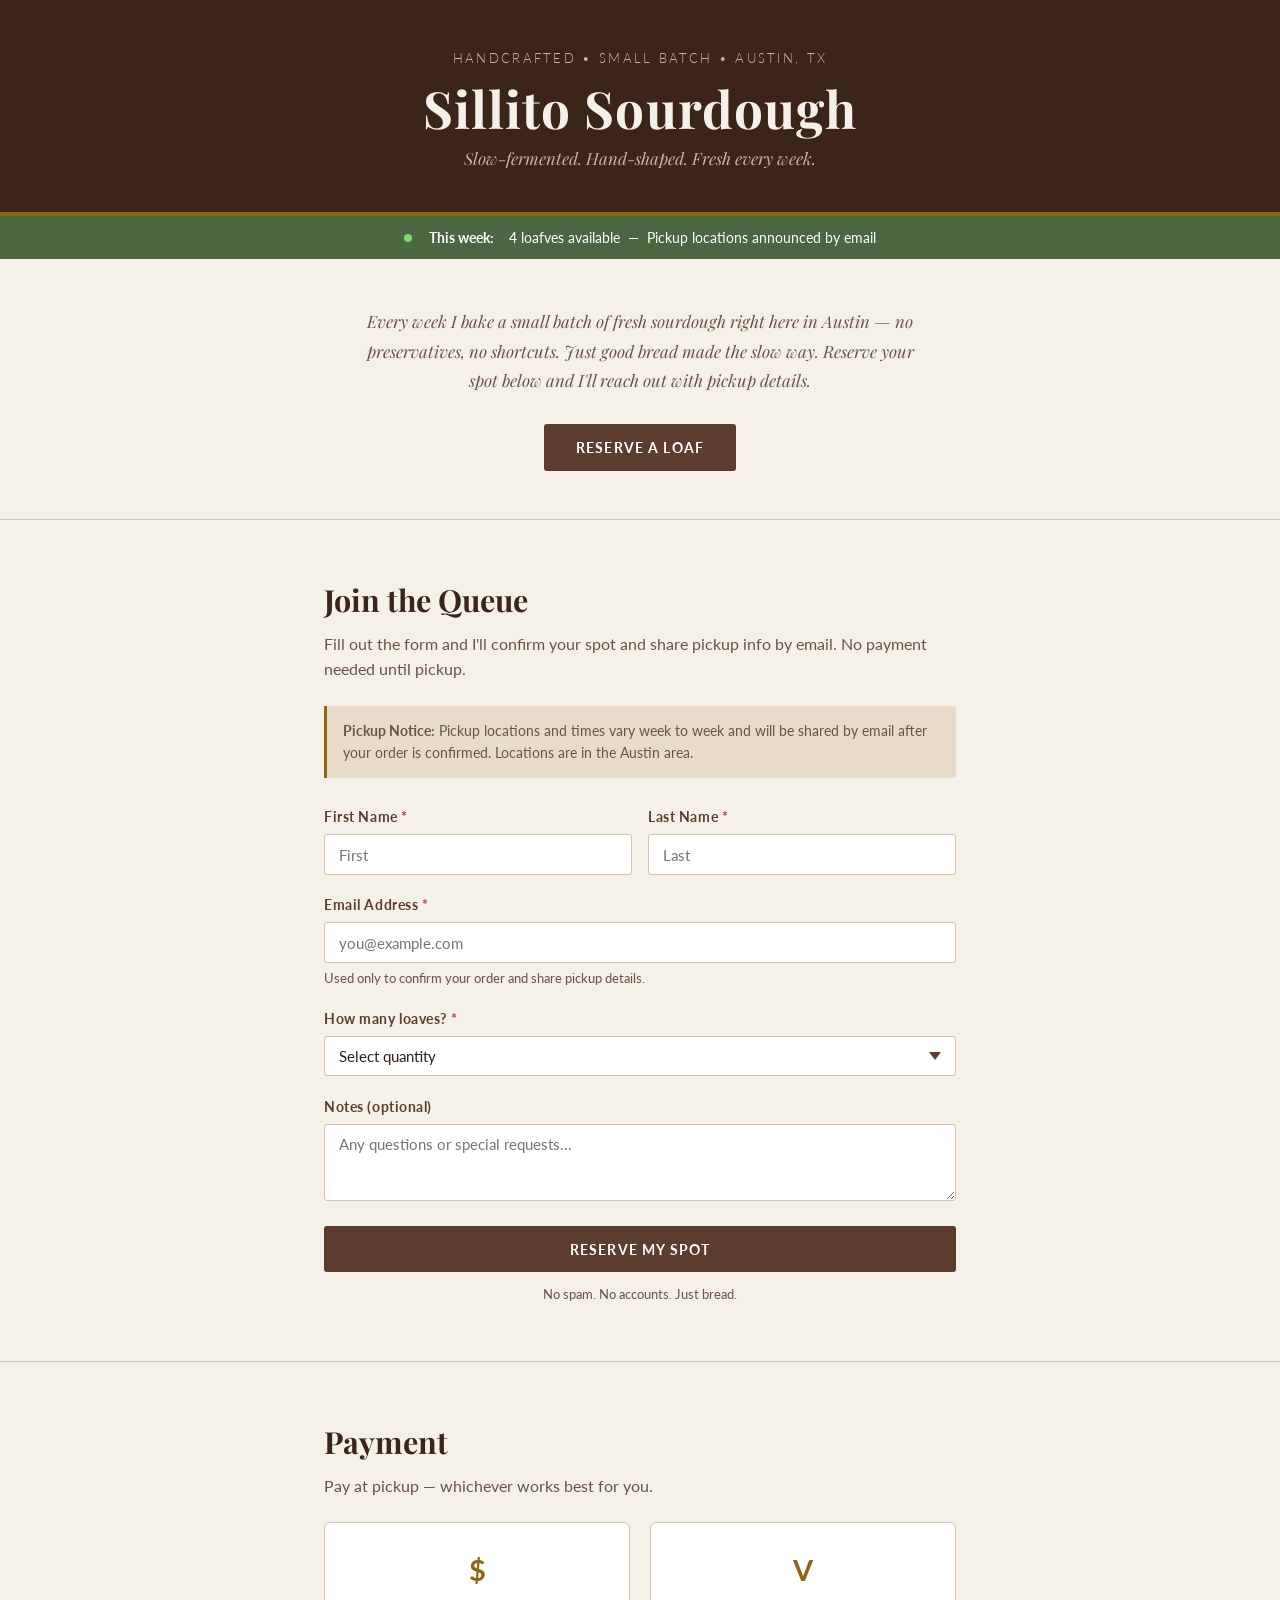
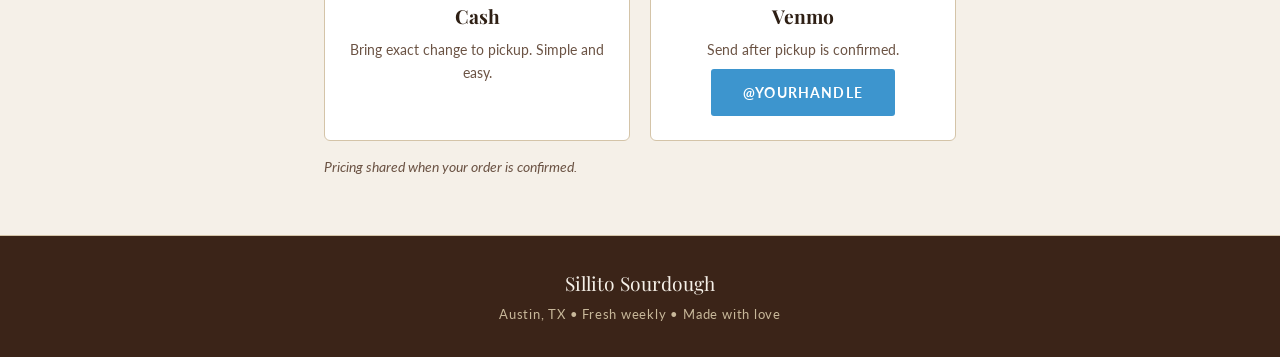
==== index.html @ c73a8530 "Initial commit - Sillito Sourdough landing page" ====
<!DOCTYPE html>
<html lang="en">
<head>
  <meta charset="UTF-8" />
  <meta name="viewport" content="width=device-width, initial-scale=1.0" />
  <title>Sillito Sourdough</title>
  <link rel="preconnect" href="https://fonts.googleapis.com" />
  <link rel="preconnect" href="https://fonts.gstatic.com" crossorigin />
  <link href="https://fonts.googleapis.com/css2?family=Playfair+Display:ital,wght@0,400;0,700;1,400&family=Lato:wght@300;400;700&display=swap" rel="stylesheet" />
  <link rel="stylesheet" href="styles.css" />
</head>
<body>

  <header>
    <div class="container">
      <p class="header-label">Handcrafted &bull; Small Batch &bull; Austin, TX</p>
      <h1>Sillito Sourdough</h1>
      <p class="tagline">Slow-fermented. Hand-shaped. Fresh every week.</p>
    </div>
  </header>

  <div class="availability-bar">
    <div class="container">
      <span class="avail-dot"></span>
      <strong>This week:</strong>&nbsp; 4 loaves available &nbsp;&mdash;&nbsp; Pickup locations announced by email
    </div>
  </div>

  <section class="hero">
    <div class="container">
      <p>Every week I bake a small batch of fresh sourdough right here in Austin &mdash; no preservatives, no shortcuts. Just good bread made the slow way. Reserve your spot below and I'll reach out with pickup details.</p>
      <a href="#order" class="btn">Reserve a Loaf</a>
    </div>
  </section>

  <section id="order" class="order-section">
    <div class="container">
      <h2>Join the Queue</h2>
      <p class="section-desc">Fill out the form and I'll confirm your spot and share pickup info by email. No payment needed until pickup.</p>

      <div class="notice">
        <strong>Pickup Notice:</strong> Pickup locations and times vary week to week and will be shared by email after your order is confirmed. Locations are in the Austin area.
      </div>

      <form id="order-form" action="https://formspree.io/f/xlgaywdr" method="POST">
        <input type="hidden" name="_subject" value="New Sourdough Order - Sillito Sourdough" />

        <div class="form-row">
          <div class="form-group">
            <label for="first-name">First Name <span class="req">*</span></label>
            <input type="text" id="first-name" name="first_name" placeholder="First" required />
          </div>
          <div class="form-group">
            <label for="last-name">Last Name <span class="req">*</span></label>
            <input type="text" id="last-name" name="last_name" placeholder="Last" required />
          </div>
        </div>

        <div class="form-group">
          <label for="email">Email Address <span class="req">*</span></label>
          <input type="email" id="email" name="email" placeholder="you@example.com" required />
          <small>Used only to confirm your order and share pickup details.</small>
        </div>

        <div class="form-group">
          <label for="loaves">How many loaves? <span class="req">*</span></label>
          <select id="loaves" name="loaves" required>
            <option value="" disabled selected>Select quantity</option>
            <option value="1">1 loaf</option>
            <option value="2">2 loaves</option>
            <option value="3">3 loaves</option>
            <option value="4">4 loaves (whole batch)</option>
          </select>
        </div>

        <div class="form-group">
          <label for="notes">Notes (optional)</label>
          <textarea id="notes" name="notes" placeholder="Any questions or special requests..." rows="3"></textarea>
        </div>

        <button type="submit" class="btn btn-full" id="submit-btn">Reserve My Spot</button>
        <p class="form-note">No spam. No accounts. Just bread.</p>
      </form>

      <div id="success-msg" class="success-msg" style="display:none;">
        <h3>You're in the queue!</h3>
        <p>I'll email you soon with pickup details. Thanks for supporting Sillito Sourdough!</p>
      </div>
    </div>
  </section>

  <section class="payment-section">
    <div class="container">
      <h2>Payment</h2>
      <p class="section-desc">Pay at pickup &mdash; whichever works best for you.</p>
      <div class="payment-grid">
        <div class="payment-card">
          <div class="pay-icon">$</div>
          <h3>Cash</h3>
          <p>Bring exact change to pickup. Simple and easy.</p>
        </div>
        <div class="payment-card">
          <div class="pay-icon">V</div>
          <h3>Venmo</h3>
          <p>Send after pickup is confirmed.</p>
          <a href="https://venmo.com/YOUR_VENMO_HANDLE" target="_blank" rel="noopener" class="btn btn-venmo">@YourHandle</a>
        </div>
      </div>
      <p class="price-note">Pricing shared when your order is confirmed.</p>
    </div>
  </section>

  <footer>
    <div class="container">
      <p class="footer-name">Sillito Sourdough</p>
      <p class="footer-sub">Austin, TX &bull; Fresh weekly &bull; Made with love</p>
    </div>
  </footer>

  <script src="script.js"></script>
</body>
</html>
---- styles.css ----
*, *::before, *::after {
  box-sizing: border-box;
  margin: 0;
  padding: 0;
}

:root {
  --cream: #f5f0e8;
  --wheat: #e8dcc8;
  --brown: #5c3d2e;
  --brown-light: #7a5c4a;
  --brown-dark: #3b2418;
  --accent: #8b6914;
  --text: #2e1f14;
  --text-muted: #6b5344;
  --green: #4a6741;
  --border: #d4c4a8;
}

html {
  scroll-behavior: smooth;
}

body {
  font-family: 'Lato', sans-serif;
  background: var(--cream);
  color: var(--text);
  font-size: 16px;
  line-height: 1.6;
}

.container {
  max-width: 680px;
  margin: 0 auto;
  padding: 0 1.5rem;
}

/* ── Header ── */
header {
  background: var(--brown-dark);
  color: var(--cream);
  text-align: center;
  padding: 3rem 1.5rem 2.5rem;
  border-bottom: 4px solid var(--accent);
}

.header-label {
  font-family: 'Lato', sans-serif;
  font-weight: 300;
  font-size: 0.8rem;
  letter-spacing: 0.18em;
  text-transform: uppercase;
  color: #c8b89a;
  margin-bottom: 0.75rem;
}

header h1 {
  font-family: 'Playfair Display', serif;
  font-size: clamp(2.2rem, 6vw, 3.2rem);
  font-weight: 700;
  letter-spacing: 0.02em;
  line-height: 1.1;
  margin-bottom: 0.5rem;
}

.tagline {
  font-family: 'Playfair Display', serif;
  font-style: italic;
  font-size: 1.05rem;
  color: #c8b89a;
}

/* ── Availability Bar ── */
.availability-bar {
  background: var(--green);
  color: #fff;
  font-size: 0.9rem;
  padding: 0.65rem 1.5rem;
  text-align: center;
}

.availability-bar .container {
  display: flex;
  align-items: center;
  justify-content: center;
  gap: 0.4rem;
  flex-wrap: wrap;
}

.avail-dot {
  display: inline-block;
  width: 8px;
  height: 8px;
  background: #7ddb6a;
  border-radius: 50%;
  animation: pulse 2s infinite;
}

@keyframes pulse {
  0%, 100% { opacity: 1; }
  50% { opacity: 0.4; }
}

/* ── Hero ── */
.hero {
  padding: 3rem 1.5rem;
  text-align: center;
  border-bottom: 1px solid var(--border);
}

.hero p {
  font-size: 1.05rem;
  color: var(--text-muted);
  max-width: 560px;
  margin: 0 auto 1.75rem;
  font-family: 'Playfair Display', serif;
  font-style: italic;
  line-height: 1.75;
}

/* ── Buttons ── */
.btn {
  display: inline-block;
  background: var(--brown);
  color: #fff;
  text-decoration: none;
  font-family: 'Lato', sans-serif;
  font-weight: 700;
  font-size: 0.9rem;
  letter-spacing: 0.08em;
  text-transform: uppercase;
  padding: 0.75rem 2rem;
  border-radius: 3px;
  border: none;
  cursor: pointer;
  transition: background 0.2s;
}

.btn:hover {
  background: var(--brown-dark);
}

.btn-full {
  width: 100%;
  text-align: center;
  padding: 0.9rem;
}

.btn-venmo {
  background: #3d95ce;
  margin-top: 0.5rem;
}

.btn-venmo:hover {
  background: #2d7ab0;
}

/* ── Order Section ── */
.order-section {
  padding: 3.5rem 1.5rem;
  border-bottom: 1px solid var(--border);
}

.order-section h2,
.payment-section h2 {
  font-family: 'Playfair Display', serif;
  font-size: 1.9rem;
  margin-bottom: 0.4rem;
  color: var(--brown-dark);
}

.section-desc {
  color: var(--text-muted);
  margin-bottom: 1.5rem;
}

.notice {
  background: var(--wheat);
  border-left: 3px solid var(--accent);
  padding: 0.85rem 1rem;
  font-size: 0.88rem;
  color: var(--text-muted);
  border-radius: 0 3px 3px 0;
  margin-bottom: 1.75rem;
}

/* ── Form ── */
.form-row {
  display: grid;
  grid-template-columns: 1fr 1fr;
  gap: 1rem;
}

.form-group {
  margin-bottom: 1.2rem;
}

label {
  display: block;
  font-size: 0.88rem;
  font-weight: 700;
  letter-spacing: 0.04em;
  margin-bottom: 0.35rem;
  color: var(--brown);
}

.req {
  color: #b84040;
}

input[type="text"],
input[type="email"],
select,
textarea {
  width: 100%;
  padding: 0.65rem 0.85rem;
  border: 1px solid var(--border);
  border-radius: 3px;
  background: #fff;
  font-family: 'Lato', sans-serif;
  font-size: 0.95rem;
  color: var(--text);
  transition: border-color 0.15s;
  appearance: none;
}

input:focus,
select:focus,
textarea:focus {
  outline: none;
  border-color: var(--brown-light);
  box-shadow: 0 0 0 3px rgba(92, 61, 46, 0.1);
}

select {
  background-image: url("data:image/svg+xml,%3Csvg xmlns='http://www.w3.org/2000/svg' width='12' height='8' viewBox='0 0 12 8'%3E%3Cpath fill='%235c3d2e' d='M6 8L0 0h12z'/%3E%3C/svg%3E");
  background-repeat: no-repeat;
  background-position: right 0.85rem center;
  padding-right: 2.5rem;
}

small {
  display: block;
  font-size: 0.8rem;
  color: var(--text-muted);
  margin-top: 0.3rem;
}

.form-note {
  text-align: center;
  font-size: 0.8rem;
  color: var(--text-muted);
  margin-top: 0.75rem;
}

/* ── Success Message ── */
.success-msg {
  background: #eaf5e8;
  border: 1px solid #7dbb72;
  border-radius: 4px;
  padding: 2rem;
  text-align: center;
  margin-top: 1.5rem;
}

.success-msg h3 {
  font-family: 'Playfair Display', serif;
  font-size: 1.5rem;
  color: var(--green);
  margin-bottom: 0.5rem;
}

/* ── Payment Section ── */
.payment-section {
  padding: 3.5rem 1.5rem;
  border-bottom: 1px solid var(--border);
}

.payment-grid {
  display: grid;
  grid-template-columns: 1fr 1fr;
  gap: 1.25rem;
  margin: 1.5rem 0 1rem;
}

.payment-card {
  background: #fff;
  border: 1px solid var(--border);
  border-radius: 6px;
  padding: 1.5rem 1.25rem;
  text-align: center;
}

.pay-icon {
  font-size: 1.8rem;
  font-weight: 700;
  color: var(--accent);
  margin-bottom: 0.5rem;
}

.payment-card h3 {
  font-family: 'Playfair Display', serif;
  font-size: 1.2rem;
  margin-bottom: 0.4rem;
}

.payment-card p {
  font-size: 0.9rem;
  color: var(--text-muted);
}

.price-note {
  font-size: 0.85rem;
  color: var(--text-muted);
  font-style: italic;
}

/* ── Footer ── */
footer {
  background: var(--brown-dark);
  color: #c8b89a;
  text-align: center;
  padding: 2rem 1.5rem;
}

.footer-name {
  font-family: 'Playfair Display', serif;
  font-size: 1.2rem;
  color: var(--cream);
  margin-bottom: 0.3rem;
}

.footer-sub {
  font-size: 0.82rem;
  letter-spacing: 0.06em;
}

/* ── Responsive ── */
@media (max-width: 500px) {
  .form-row {
    grid-template-columns: 1fr;
  }

  .payment-grid {
    grid-template-columns: 1fr;
  }
}
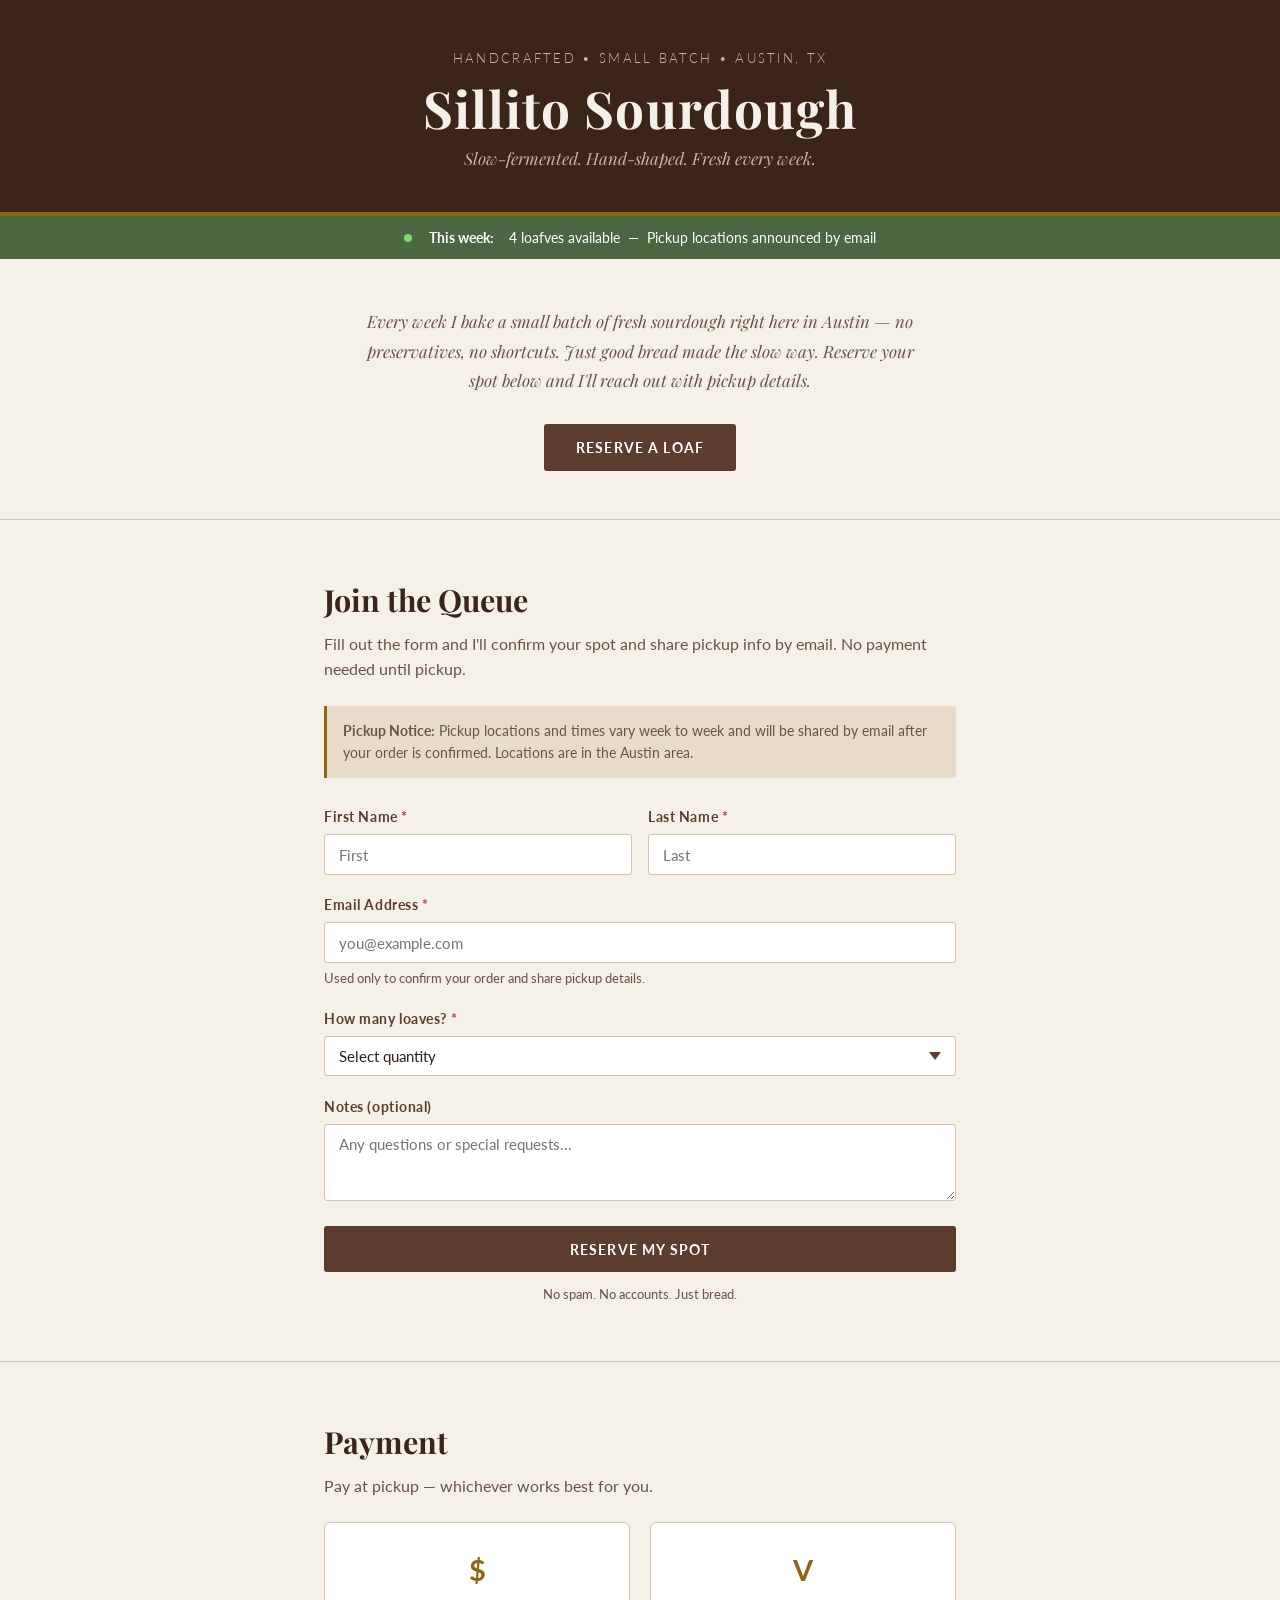
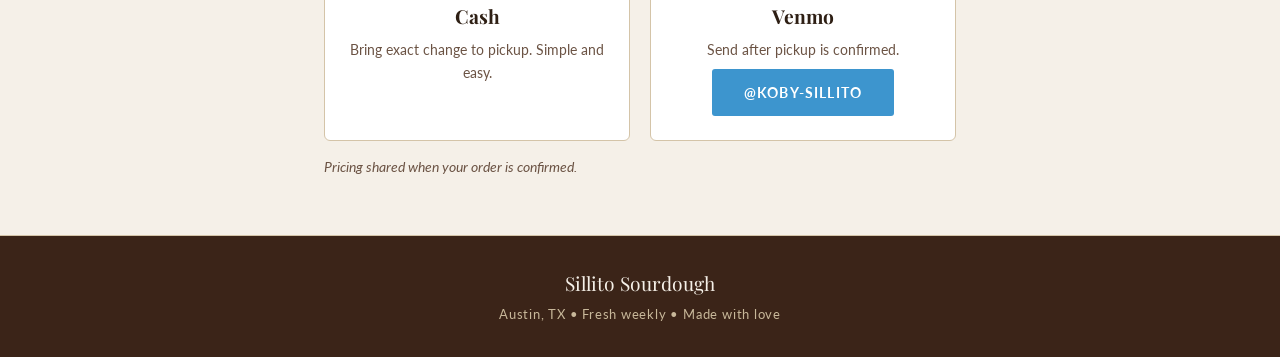
==== commit 5f56cef4: "added venmo" ====
--- a/index.html
+++ b/index.html
@@ -103,7 +103,7 @@
           <div class="pay-icon">V</div>
           <h3>Venmo</h3>
           <p>Send after pickup is confirmed.</p>
-          <a href="https://venmo.com/YOUR_VENMO_HANDLE" target="_blank" rel="noopener" class="btn btn-venmo">@YourHandle</a>
+          <a href="https://venmo.com/koby-sillito" target="_blank" rel="noopener" class="btn btn-venmo">@Koby-Sillito</a>
         </div>
       </div>
       <p class="price-note">Pricing shared when your order is confirmed.</p>
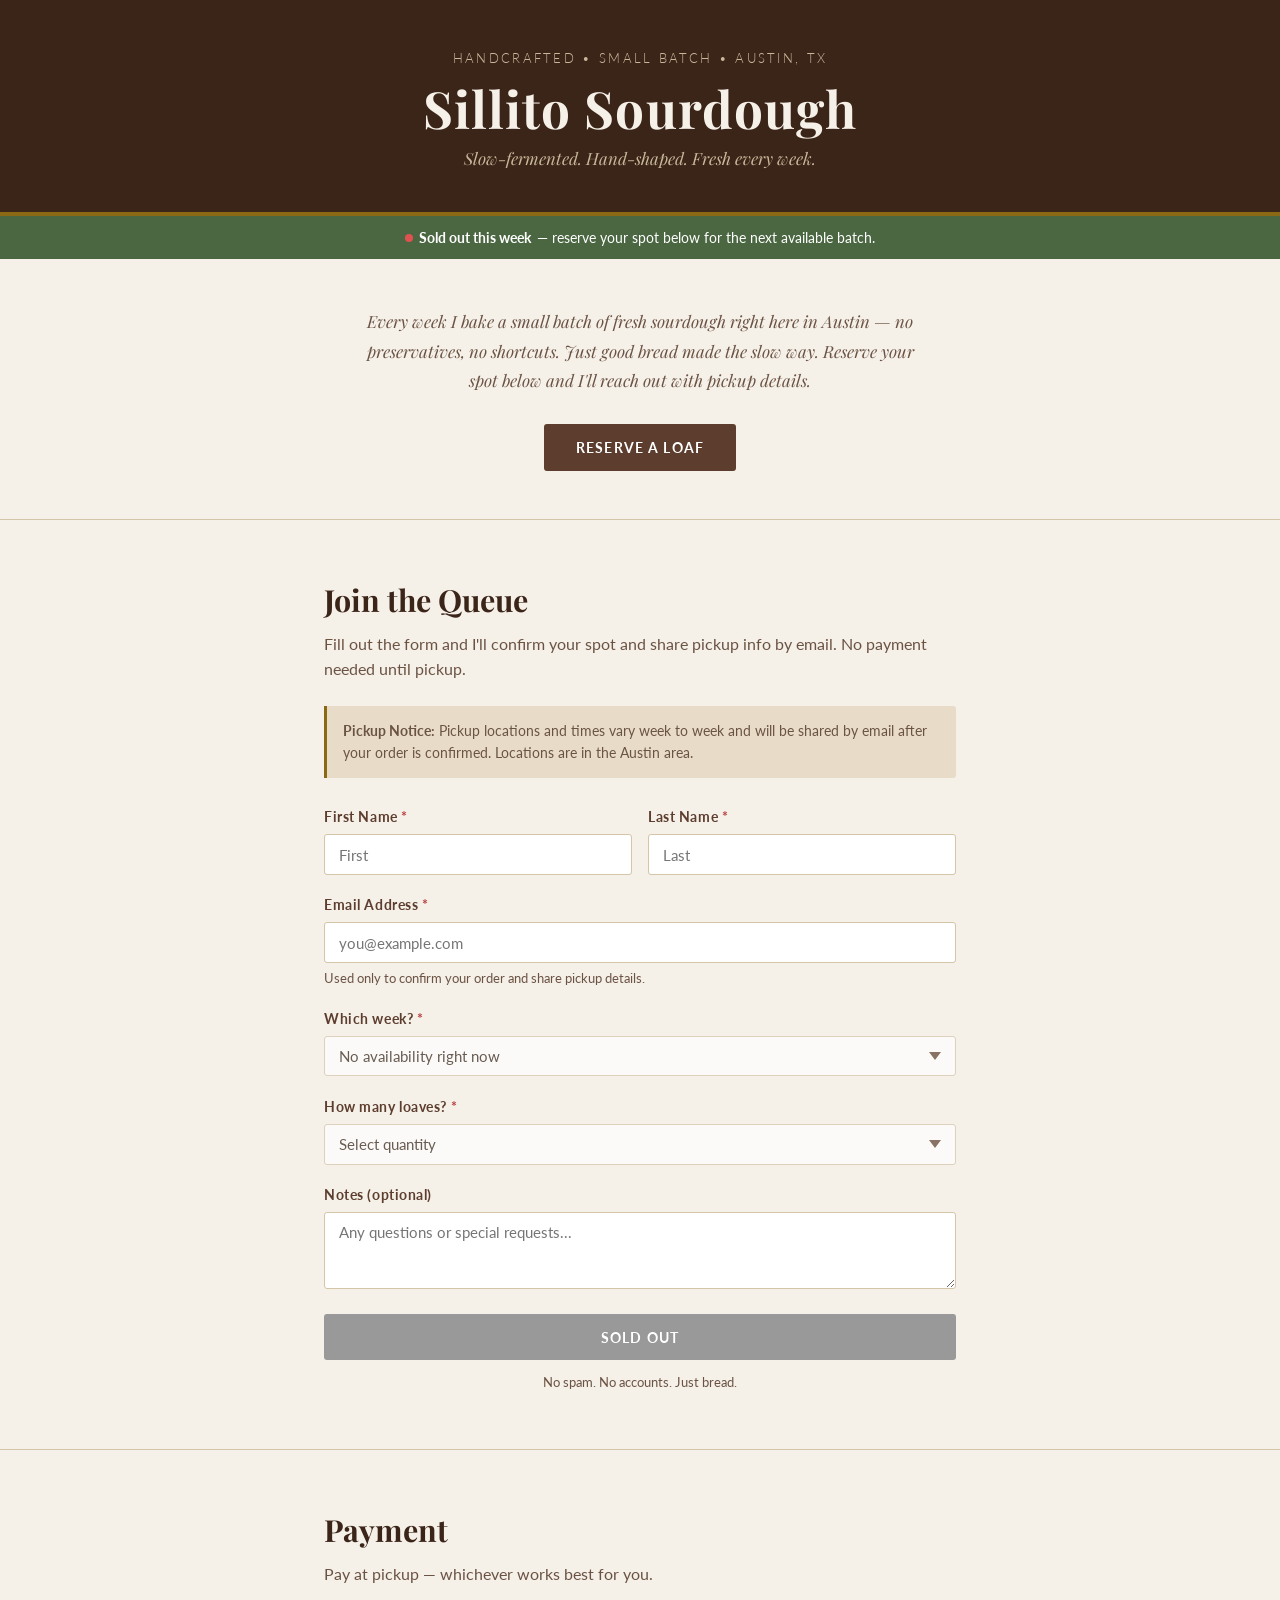
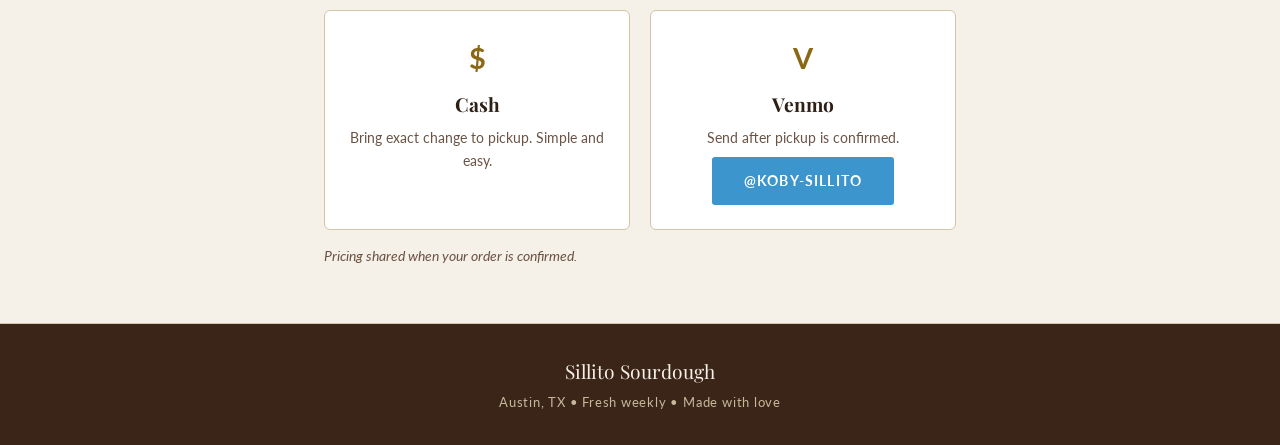
==== commit a4547db2: "Add admin panel, weekly scheduling, and KV-backed availability API" ====
--- a/index.html
+++ b/index.html
@@ -20,9 +20,9 @@
   </header>
 
   <div class="availability-bar">
-    <div class="container">
+    <div class="container" id="avail-bar-content">
       <span class="avail-dot"></span>
-      <strong>This week:</strong>&nbsp; 4 loaves available &nbsp;&mdash;&nbsp; Pickup locations announced by email
+      <strong>Loading...</strong>
     </div>
   </div>
 
@@ -60,6 +60,13 @@
           <label for="email">Email Address <span class="req">*</span></label>
           <input type="email" id="email" name="email" placeholder="you@example.com" required />
           <small>Used only to confirm your order and share pickup details.</small>
+        </div>
+
+        <div class="form-group">
+          <label for="week">Which week? <span class="req">*</span></label>
+          <select id="week" name="week" required>
+            <option value="" disabled selected>Loading availability...</option>
+          </select>
         </div>
 
         <div class="form-group">
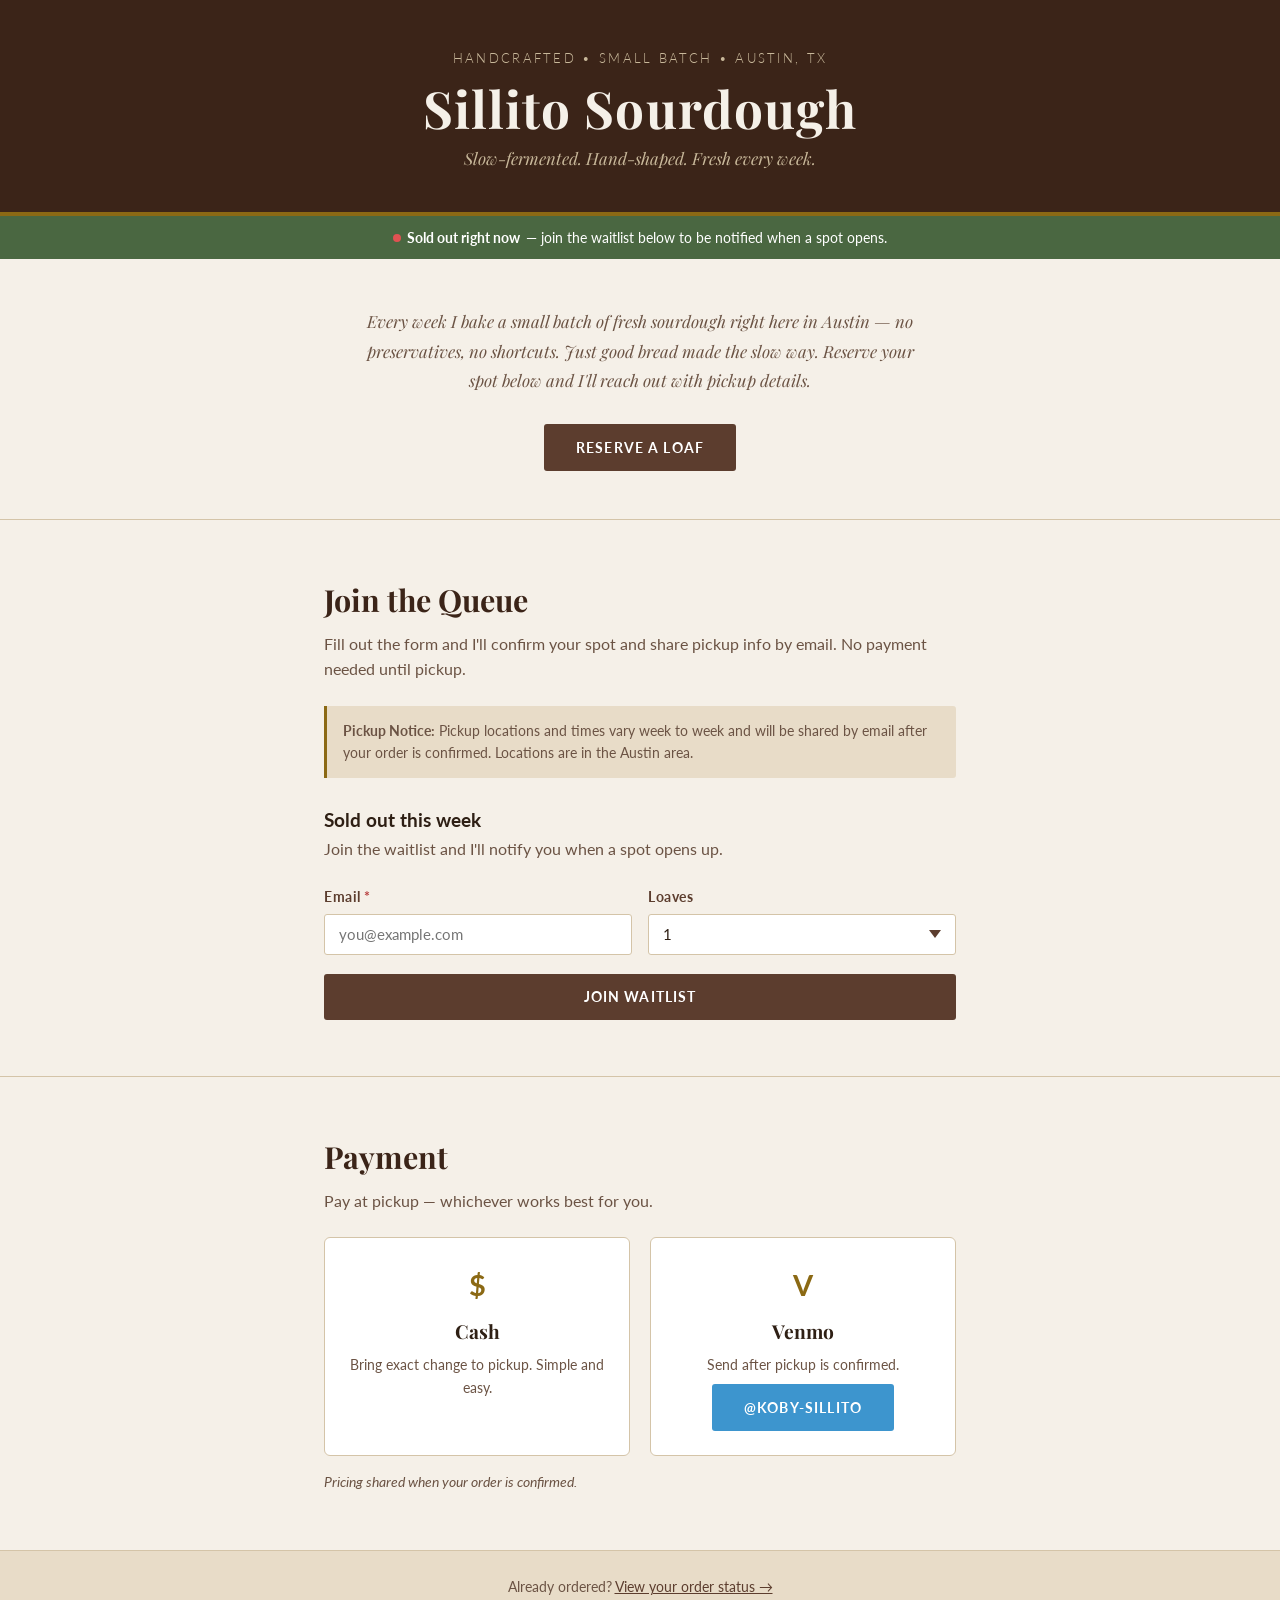
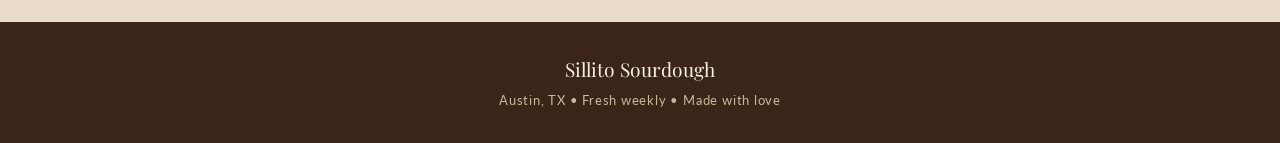
==== commit 06844dc9: "Full backend: Supabase DB, email/SMS, admin dashboard, customer portal, waitlist" ====
--- a/index.html
+++ b/index.html
@@ -3,7 +3,7 @@
 <head>
   <meta charset="UTF-8" />
   <meta name="viewport" content="width=device-width, initial-scale=1.0" />
-  <title>Sillito Sourdough</title>
+  <title>Sillito Sourdough — Fresh Austin Bread</title>
   <link rel="preconnect" href="https://fonts.googleapis.com" />
   <link rel="preconnect" href="https://fonts.gstatic.com" crossorigin />
   <link href="https://fonts.googleapis.com/css2?family=Playfair+Display:ital,wght@0,400;0,700;1,400&family=Lato:wght@300;400;700&display=swap" rel="stylesheet" />
@@ -42,24 +42,28 @@
         <strong>Pickup Notice:</strong> Pickup locations and times vary week to week and will be shared by email after your order is confirmed. Locations are in the Austin area.
       </div>
 
-      <form id="order-form" action="https://formspree.io/f/xlgaywdr" method="POST">
-        <input type="hidden" name="_subject" value="New Sourdough Order - Sillito Sourdough" />
+      <form id="order-form">
 
         <div class="form-row">
           <div class="form-group">
             <label for="first-name">First Name <span class="req">*</span></label>
-            <input type="text" id="first-name" name="first_name" placeholder="First" required />
+            <input type="text" id="first-name" name="first_name" placeholder="First" required autocomplete="given-name" />
           </div>
           <div class="form-group">
             <label for="last-name">Last Name <span class="req">*</span></label>
-            <input type="text" id="last-name" name="last_name" placeholder="Last" required />
+            <input type="text" id="last-name" name="last_name" placeholder="Last" required autocomplete="family-name" />
           </div>
         </div>
 
         <div class="form-group">
           <label for="email">Email Address <span class="req">*</span></label>
-          <input type="email" id="email" name="email" placeholder="you@example.com" required />
+          <input type="email" id="email" name="email" placeholder="you@example.com" required autocomplete="email" />
           <small>Used only to confirm your order and share pickup details.</small>
+        </div>
+
+        <div class="form-group">
+          <label for="phone">Phone Number <span class="optional">(optional)</span></label>
+          <input type="tel" id="phone" name="phone" placeholder="(512) 555-0100" autocomplete="tel" />
         </div>
 
         <div class="form-group">
@@ -81,8 +85,23 @@
         </div>
 
         <div class="form-group">
-          <label for="notes">Notes (optional)</label>
+          <label for="notes">Notes <span class="optional">(optional)</span></label>
           <textarea id="notes" name="notes" placeholder="Any questions or special requests..." rows="3"></textarea>
+        </div>
+
+        <div class="check-group">
+          <label class="check-label">
+            <input type="checkbox" id="sms-opt-in" name="sms_opt_in" />
+            <span>Text me pickup info when my order is confirmed</span>
+          </label>
+          <label class="check-label">
+            <input type="checkbox" id="email-opt-in" name="email_opt_in" checked />
+            <span>Email me when new bake weeks open up</span>
+          </label>
+          <label class="check-label">
+            <input type="checkbox" id="recurring" name="recurring" />
+            <span>Set this as my standing weekly order (I'll confirm each week)</span>
+          </label>
         </div>
 
         <button type="submit" class="btn btn-full" id="submit-btn">Reserve My Spot</button>
@@ -92,7 +111,36 @@
       <div id="success-msg" class="success-msg" style="display:none;">
         <h3>You're in the queue!</h3>
         <p>I'll email you soon with pickup details. Thanks for supporting Sillito Sourdough!</p>
+        <p class="portal-link-note">Want to check your order status later? <a href="/portal.html">View my orders</a></p>
       </div>
+
+      <!-- Shown only when all weeks are sold out -->
+      <div id="waitlist-section" style="display:none;">
+        <h3>Sold out this week</h3>
+        <p class="section-desc">Join the waitlist and I'll notify you when a spot opens up.</p>
+        <form id="waitlist-form">
+          <div class="form-row">
+            <div class="form-group">
+              <label for="wl-email">Email <span class="req">*</span></label>
+              <input type="email" id="wl-email" placeholder="you@example.com" required />
+            </div>
+            <div class="form-group">
+              <label for="wl-loaves">Loaves</label>
+              <select id="wl-loaves">
+                <option value="1">1</option>
+                <option value="2">2</option>
+                <option value="3">3</option>
+                <option value="4">4</option>
+              </select>
+            </div>
+          </div>
+          <button type="submit" class="btn btn-full">Join Waitlist</button>
+        </form>
+        <div id="waitlist-success" style="display:none;">
+          <p class="success-inline">You're on the waitlist! I'll email you when a spot opens.</p>
+        </div>
+      </div>
+
     </div>
   </section>
 
@@ -117,6 +165,12 @@
     </div>
   </section>
 
+  <section class="portal-cta">
+    <div class="container">
+      <p>Already ordered? <a href="/portal.html">View your order status &rarr;</a></p>
+    </div>
+  </section>
+
   <footer>
     <div class="container">
       <p class="footer-name">Sillito Sourdough</p>
--- a/styles.css
+++ b/styles.css
@@ -335,6 +335,70 @@
   letter-spacing: 0.06em;
 }
 
+/* ── Checkboxes / opt-ins ── */
+.check-group {
+  display: flex;
+  flex-direction: column;
+  gap: 0.6rem;
+  margin-bottom: 1.25rem;
+  padding: 1rem;
+  background: var(--wheat);
+  border-radius: 4px;
+}
+
+.check-label {
+  display: flex;
+  align-items: flex-start;
+  gap: 0.6rem;
+  font-size: 0.88rem;
+  color: var(--text-muted);
+  cursor: pointer;
+  line-height: 1.4;
+}
+
+.check-label input[type="checkbox"] {
+  width: auto;
+  margin-top: 0.15rem;
+  flex-shrink: 0;
+  accent-color: var(--brown);
+}
+
+.optional {
+  font-weight: 400;
+  color: var(--text-muted);
+  font-size: 0.82rem;
+}
+
+/* ── Waitlist inline ── */
+.success-inline {
+  background: #eaf5e8;
+  border: 1px solid #7dbb72;
+  border-radius: 4px;
+  padding: 0.85rem 1rem;
+  font-size: 0.9rem;
+  color: #2d5e27;
+  text-align: center;
+}
+
+/* ── Portal CTA strip ── */
+.portal-cta {
+  text-align: center;
+  padding: 1.5rem;
+  background: var(--wheat);
+  font-size: 0.9rem;
+  color: var(--text-muted);
+}
+
+.portal-cta a { color: var(--brown); }
+
+/* ── Portal link in success msg ── */
+.portal-link-note {
+  margin-top: 0.75rem;
+  font-size: 0.88rem;
+  color: var(--text-muted);
+}
+.portal-link-note a { color: var(--brown); }
+
 /* ── Responsive ── */
 @media (max-width: 500px) {
   .form-row {
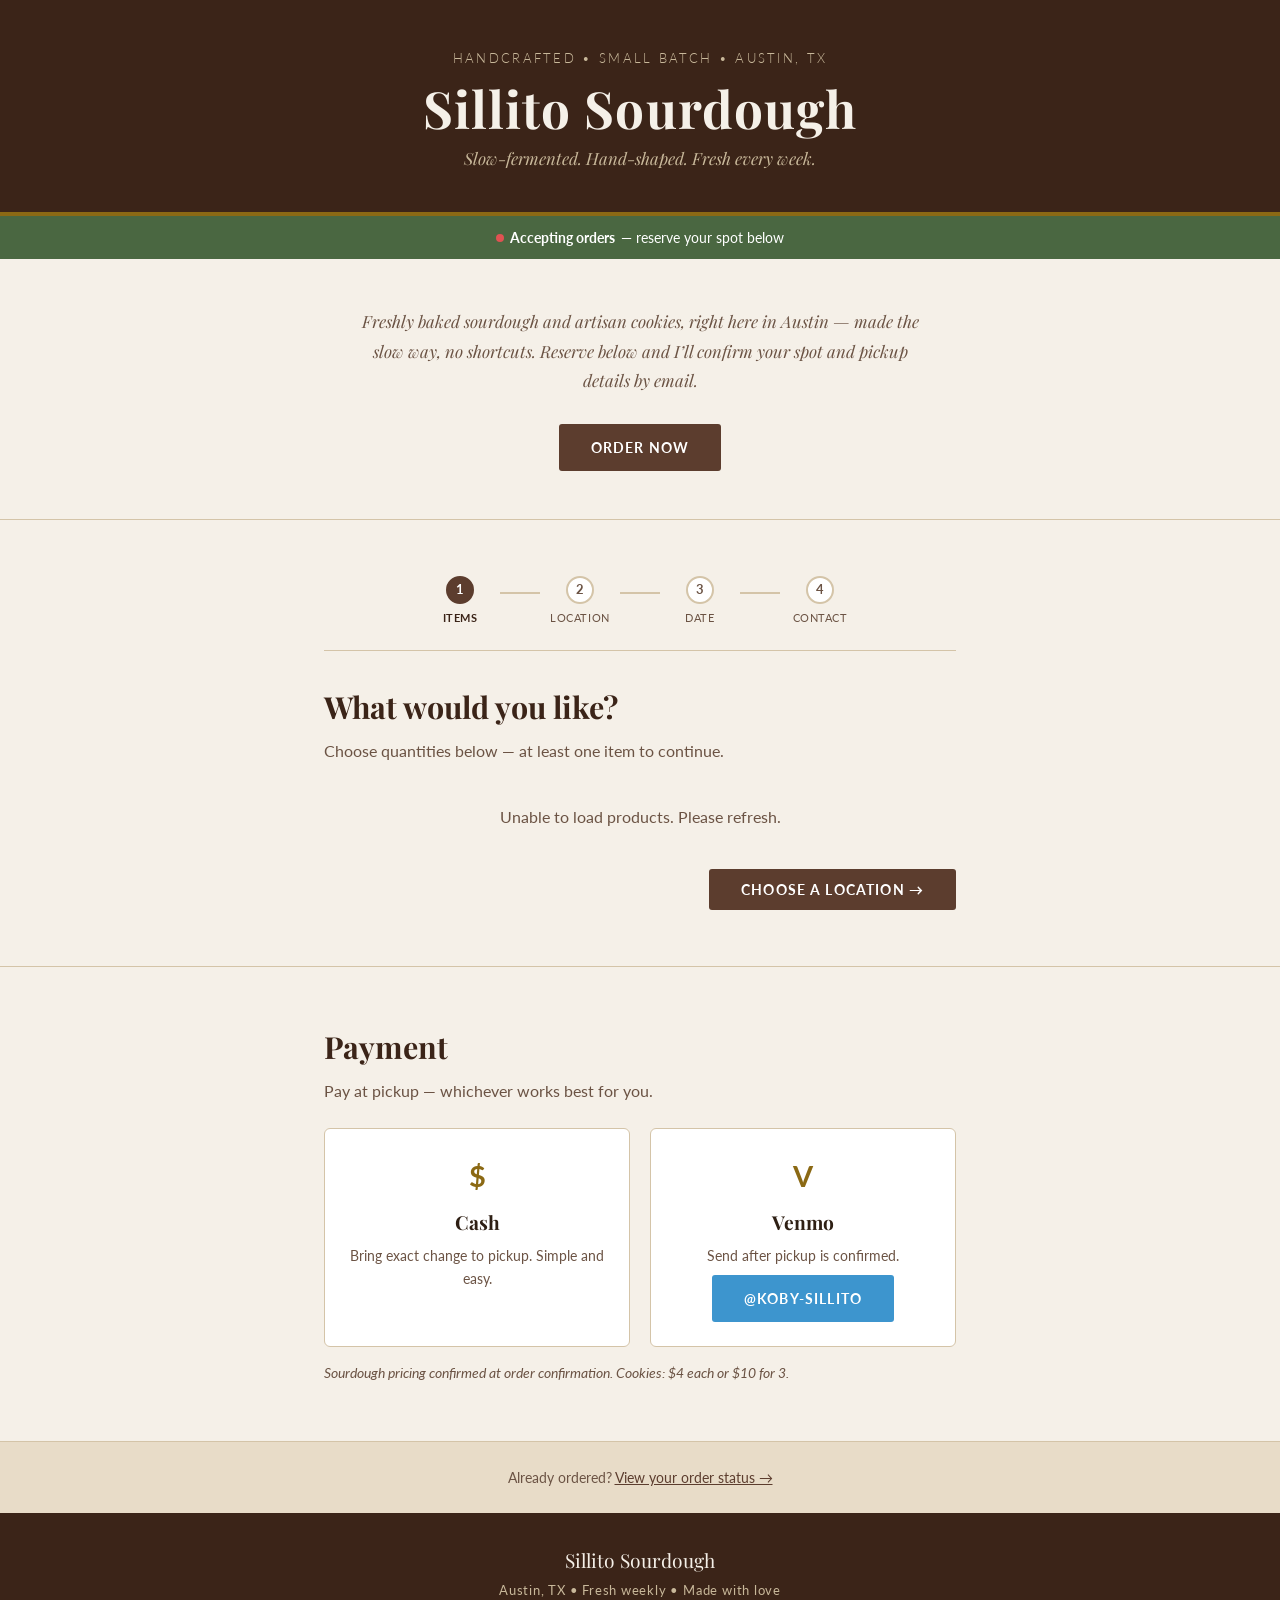
==== commit c5a34f9c: "user scheduler ultra revamp" ====
--- a/index.html
+++ b/index.html
@@ -20,124 +20,139 @@
   </header>
 
   <div class="availability-bar">
-    <div class="container" id="avail-bar-content">
+    <div class="container" id="avail-bar">
       <span class="avail-dot"></span>
-      <strong>Loading...</strong>
+      <strong>Loading&hellip;</strong>
     </div>
   </div>
 
   <section class="hero">
     <div class="container">
-      <p>Every week I bake a small batch of fresh sourdough right here in Austin &mdash; no preservatives, no shortcuts. Just good bread made the slow way. Reserve your spot below and I'll reach out with pickup details.</p>
-      <a href="#order" class="btn">Reserve a Loaf</a>
+      <p>Freshly baked sourdough and artisan cookies, right here in Austin &mdash; made the slow way, no shortcuts. Reserve below and I&rsquo;ll confirm your spot and pickup details by email.</p>
+      <a href="#order" class="btn">Order Now</a>
     </div>
   </section>
 
   <section id="order" class="order-section">
     <div class="container">
-      <h2>Join the Queue</h2>
-      <p class="section-desc">Fill out the form and I'll confirm your spot and share pickup info by email. No payment needed until pickup.</p>
 
-      <div class="notice">
-        <strong>Pickup Notice:</strong> Pickup locations and times vary week to week and will be shared by email after your order is confirmed. Locations are in the Austin area.
+      <!-- Step indicator -->
+      <div class="steps-indicator" id="steps-indicator">
+        <div class="step-dot active" data-step="1">
+          <div class="step-dot-num">1</div>
+          <div class="step-dot-label">Items</div>
+        </div>
+        <div class="step-sep"></div>
+        <div class="step-dot" data-step="2">
+          <div class="step-dot-num">2</div>
+          <div class="step-dot-label">Location</div>
+        </div>
+        <div class="step-sep"></div>
+        <div class="step-dot" data-step="3">
+          <div class="step-dot-num">3</div>
+          <div class="step-dot-label">Date</div>
+        </div>
+        <div class="step-sep"></div>
+        <div class="step-dot" data-step="4">
+          <div class="step-dot-num">4</div>
+          <div class="step-dot-label">Contact</div>
+        </div>
       </div>
 
-      <form id="order-form">
+      <!-- Step 1: Choose items -->
+      <div class="step-panel active" id="step-1">
+        <h2>What would you like?</h2>
+        <p class="section-desc">Choose quantities below &mdash; at least one item to continue.</p>
+        <div id="product-cards" class="product-cards">
+          <p class="empty-state" style="padding:1.5rem;text-align:center;color:var(--text-muted);">Loading products&hellip;</p>
+        </div>
+        <div class="step-nav">
+          <span></span>
+          <button class="btn" id="next-1" disabled>Choose a Location &rarr;</button>
+        </div>
+      </div>
 
-        <div class="form-row">
-          <div class="form-group">
-            <label for="first-name">First Name <span class="req">*</span></label>
-            <input type="text" id="first-name" name="first_name" placeholder="First" required autocomplete="given-name" />
+      <!-- Step 2: Choose location -->
+      <div class="step-panel" id="step-2">
+        <h2>Where would you like to pick up?</h2>
+        <p class="section-desc">Pick the spot that works best for you.</p>
+        <div id="location-cards" class="location-cards">
+          <p class="empty-state" style="padding:1.5rem;text-align:center;color:var(--text-muted);">Loading locations&hellip;</p>
+        </div>
+        <div class="step-nav">
+          <button class="btn btn-outline" id="back-2">&larr; Back</button>
+          <button class="btn" id="next-2" disabled>See Available Dates &rarr;</button>
+        </div>
+      </div>
+
+      <!-- Step 3: Choose date -->
+      <div class="step-panel" id="step-3">
+        <h2>Pick a pickup date</h2>
+        <p class="section-desc" id="step3-location-name"></p>
+        <div id="slot-list" class="slot-list">
+          <p class="empty-state" style="padding:1.5rem;text-align:center;color:var(--text-muted);">Loading available dates&hellip;</p>
+        </div>
+        <div class="step-nav">
+          <button class="btn btn-outline" id="back-3">&larr; Back</button>
+          <button class="btn" id="next-3" disabled>Enter Your Info &rarr;</button>
+        </div>
+      </div>
+
+      <!-- Step 4: Contact info -->
+      <div class="step-panel" id="step-4">
+        <h2>Your info</h2>
+        <p class="section-desc">Almost done &mdash; just need a way to reach you with pickup details.</p>
+        <div class="order-summary-box" id="order-summary"></div>
+        <form id="order-form">
+          <div class="form-row">
+            <div class="form-group">
+              <label for="first-name">First Name <span class="req">*</span></label>
+              <input type="text" id="first-name" name="first_name" placeholder="First" required autocomplete="given-name" />
+            </div>
+            <div class="form-group">
+              <label for="last-name">Last Name <span class="req">*</span></label>
+              <input type="text" id="last-name" name="last_name" placeholder="Last" required autocomplete="family-name" />
+            </div>
           </div>
           <div class="form-group">
-            <label for="last-name">Last Name <span class="req">*</span></label>
-            <input type="text" id="last-name" name="last_name" placeholder="Last" required autocomplete="family-name" />
+            <label for="email">Email Address <span class="req">*</span></label>
+            <input type="email" id="email" name="email" placeholder="you@example.com" required autocomplete="email" />
+            <small>Used only to confirm your order and share pickup details.</small>
           </div>
-        </div>
-
-        <div class="form-group">
-          <label for="email">Email Address <span class="req">*</span></label>
-          <input type="email" id="email" name="email" placeholder="you@example.com" required autocomplete="email" />
-          <small>Used only to confirm your order and share pickup details.</small>
-        </div>
-
-        <div class="form-group">
-          <label for="phone">Phone Number <span class="optional">(optional)</span></label>
-          <input type="tel" id="phone" name="phone" placeholder="(512) 555-0100" autocomplete="tel" />
-        </div>
-
-        <div class="form-group">
-          <label for="week">Which week? <span class="req">*</span></label>
-          <select id="week" name="week" required>
-            <option value="" disabled selected>Loading availability...</option>
-          </select>
-        </div>
-
-        <div class="form-group">
-          <label for="loaves">How many loaves? <span class="req">*</span></label>
-          <select id="loaves" name="loaves" required>
-            <option value="" disabled selected>Select quantity</option>
-            <option value="1">1 loaf</option>
-            <option value="2">2 loaves</option>
-            <option value="3">3 loaves</option>
-            <option value="4">4 loaves (whole batch)</option>
-          </select>
-        </div>
-
-        <div class="form-group">
-          <label for="notes">Notes <span class="optional">(optional)</span></label>
-          <textarea id="notes" name="notes" placeholder="Any questions or special requests..." rows="3"></textarea>
-        </div>
-
-        <div class="check-group">
-          <label class="check-label">
-            <input type="checkbox" id="sms-opt-in" name="sms_opt_in" />
-            <span>Text me pickup info when my order is confirmed</span>
-          </label>
-          <label class="check-label">
-            <input type="checkbox" id="email-opt-in" name="email_opt_in" checked />
-            <span>Email me when new bake weeks open up</span>
-          </label>
-          <label class="check-label">
-            <input type="checkbox" id="recurring" name="recurring" />
-            <span>Set this as my standing weekly order (I'll confirm each week)</span>
-          </label>
-        </div>
-
-        <button type="submit" class="btn btn-full" id="submit-btn">Reserve My Spot</button>
-        <p class="form-note">No spam. No accounts. Just bread.</p>
-      </form>
-
-      <div id="success-msg" class="success-msg" style="display:none;">
-        <h3>You're in the queue!</h3>
-        <p>I'll email you soon with pickup details. Thanks for supporting Sillito Sourdough!</p>
-        <p class="portal-link-note">Want to check your order status later? <a href="/portal.html">View my orders</a></p>
+          <div class="form-group">
+            <label for="phone">Phone <span class="optional">(optional)</span></label>
+            <input type="tel" id="phone" name="phone" placeholder="(512) 555-0100" autocomplete="tel" />
+          </div>
+          <div class="form-group">
+            <label for="notes">Notes <span class="optional">(optional)</span></label>
+            <textarea id="notes" name="notes" placeholder="Any questions or special requests..." rows="2"></textarea>
+          </div>
+          <div class="check-group">
+            <label class="check-label">
+              <input type="checkbox" id="sms-opt-in" name="sms_opt_in" />
+              <span>Text me pickup info when my order is confirmed</span>
+            </label>
+            <label class="check-label">
+              <input type="checkbox" id="email-opt-in" name="email_opt_in" checked />
+              <span>Email me when new items are available</span>
+            </label>
+            <label class="check-label">
+              <input type="checkbox" id="recurring" name="recurring" />
+              <span>Set this as my standing weekly order (I'll confirm each week)</span>
+            </label>
+          </div>
+          <button type="submit" class="btn btn-full" id="submit-btn">Place My Order</button>
+          <p class="form-note">No spam. No accounts. Just bread (and cookies).</p>
+        </form>
+        <button class="btn btn-outline" id="back-4" style="margin-top:1rem;">&larr; Back</button>
       </div>
 
-      <!-- Shown only when all weeks are sold out -->
-      <div id="waitlist-section" style="display:none;">
-        <h3>Sold out this week</h3>
-        <p class="section-desc">Join the waitlist and I'll notify you when a spot opens up.</p>
-        <form id="waitlist-form">
-          <div class="form-row">
-            <div class="form-group">
-              <label for="wl-email">Email <span class="req">*</span></label>
-              <input type="email" id="wl-email" placeholder="you@example.com" required />
-            </div>
-            <div class="form-group">
-              <label for="wl-loaves">Loaves</label>
-              <select id="wl-loaves">
-                <option value="1">1</option>
-                <option value="2">2</option>
-                <option value="3">3</option>
-                <option value="4">4</option>
-              </select>
-            </div>
-          </div>
-          <button type="submit" class="btn btn-full">Join Waitlist</button>
-        </form>
-        <div id="waitlist-success" style="display:none;">
-          <p class="success-inline">You're on the waitlist! I'll email you when a spot opens.</p>
+      <!-- Success -->
+      <div class="step-panel" id="step-success">
+        <div class="success-msg">
+          <h3>You're in the queue!</h3>
+          <p>I'll email you soon with pickup details. Thanks for supporting Sillito Sourdough!</p>
+          <p class="portal-link-note">Want to check your order status? <a href="/portal.html">View my orders &rarr;</a></p>
         </div>
       </div>
 
@@ -161,7 +176,7 @@
           <a href="https://venmo.com/koby-sillito" target="_blank" rel="noopener" class="btn btn-venmo">@Koby-Sillito</a>
         </div>
       </div>
-      <p class="price-note">Pricing shared when your order is confirmed.</p>
+      <p class="price-note">Sourdough pricing confirmed at order confirmation. Cookies: $4 each or $10 for 3.</p>
     </div>
   </section>
 
--- a/styles.css
+++ b/styles.css
@@ -399,6 +399,311 @@
 }
 .portal-link-note a { color: var(--brown); }
 
+/* ── Step indicator ── */
+.steps-indicator {
+  display: flex;
+  align-items: center;
+  justify-content: center;
+  margin-bottom: 2rem;
+  padding-bottom: 1.5rem;
+  border-bottom: 1px solid var(--border);
+}
+
+.step-dot {
+  display: flex;
+  flex-direction: column;
+  align-items: center;
+  gap: 0.3rem;
+  flex: 1;
+  max-width: 80px;
+}
+
+.step-dot-num {
+  width: 28px;
+  height: 28px;
+  border-radius: 50%;
+  border: 2px solid var(--border);
+  background: #fff;
+  display: flex;
+  align-items: center;
+  justify-content: center;
+  font-size: 0.8rem;
+  font-weight: 700;
+  color: var(--text-muted);
+  transition: background 0.2s, border-color 0.2s, color 0.2s;
+}
+
+.step-dot.active .step-dot-num {
+  border-color: var(--brown);
+  background: var(--brown);
+  color: #fff;
+}
+
+.step-dot.done .step-dot-num {
+  border-color: var(--green);
+  background: var(--green);
+  color: #fff;
+}
+
+.step-dot-label {
+  font-size: 0.68rem;
+  color: var(--text-muted);
+  text-transform: uppercase;
+  letter-spacing: 0.05em;
+}
+
+.step-dot.active .step-dot-label {
+  color: var(--brown-dark);
+  font-weight: 700;
+}
+
+.step-sep {
+  flex: 1;
+  height: 2px;
+  background: var(--border);
+  max-width: 40px;
+  margin-bottom: 1rem;
+}
+
+/* ── Step panels ── */
+.step-panel { display: none; }
+.step-panel.active { display: block; }
+
+.step-nav {
+  display: flex;
+  justify-content: space-between;
+  align-items: center;
+  margin-top: 1.5rem;
+  gap: 1rem;
+}
+
+/* ── Product cards ── */
+.product-cards {
+  display: flex;
+  flex-direction: column;
+  gap: 1rem;
+  margin-bottom: 1.5rem;
+}
+
+.product-card {
+  background: #fff;
+  border: 2px solid var(--border);
+  border-radius: 8px;
+  padding: 1.1rem 1.1rem 1.1rem 1rem;
+  display: flex;
+  align-items: center;
+  gap: 1rem;
+  transition: border-color 0.15s;
+}
+
+.product-card.has-qty {
+  border-color: var(--brown);
+}
+
+.product-icon {
+  font-size: 2.2rem;
+  flex-shrink: 0;
+  line-height: 1;
+}
+
+.product-info {
+  flex: 1;
+  min-width: 0;
+}
+
+.product-name {
+  font-family: 'Playfair Display', serif;
+  font-size: 1.05rem;
+  font-weight: 700;
+  color: var(--brown-dark);
+}
+
+.product-desc {
+  font-size: 0.82rem;
+  color: var(--text-muted);
+  margin-top: 0.1rem;
+  line-height: 1.4;
+}
+
+.product-pricing {
+  display: flex;
+  align-items: center;
+  gap: 0.5rem;
+  flex-wrap: wrap;
+  margin-top: 0.4rem;
+}
+
+.deal-badge {
+  background: var(--accent);
+  color: #fff;
+  font-size: 0.78rem;
+  font-weight: 700;
+  padding: 0.18rem 0.55rem;
+  border-radius: 99px;
+  letter-spacing: 0.02em;
+  white-space: nowrap;
+}
+
+.price-each {
+  font-size: 0.82rem;
+  color: var(--text-muted);
+}
+
+.product-qty-wrap {
+  flex-shrink: 0;
+}
+
+.product-qty-control {
+  display: flex;
+  align-items: center;
+  gap: 0.5rem;
+}
+
+.qty-btn {
+  width: 32px;
+  height: 32px;
+  border: 1px solid var(--border);
+  background: var(--cream);
+  border-radius: 4px;
+  font-size: 1.2rem;
+  cursor: pointer;
+  color: var(--brown-dark);
+  display: flex;
+  align-items: center;
+  justify-content: center;
+  transition: background 0.15s;
+  flex-shrink: 0;
+}
+
+.qty-btn:hover { background: var(--wheat); }
+
+.qty-center {
+  display: flex;
+  flex-direction: column;
+  align-items: center;
+  min-width: 28px;
+}
+
+.qty-display {
+  font-size: 1.1rem;
+  font-weight: 700;
+  color: var(--text);
+  text-align: center;
+  line-height: 1.2;
+}
+
+.qty-price {
+  font-size: 0.72rem;
+  color: var(--brown);
+  text-align: center;
+  white-space: nowrap;
+  min-height: 1em;
+}
+
+/* ── Location cards ── */
+.location-cards {
+  display: flex;
+  flex-direction: column;
+  gap: 0.75rem;
+  margin-bottom: 1.5rem;
+}
+
+.location-card {
+  background: #fff;
+  border: 2px solid var(--border);
+  border-radius: 8px;
+  padding: 1rem 1.25rem;
+  cursor: pointer;
+  transition: border-color 0.15s, background 0.15s;
+}
+
+.location-card:hover {
+  border-color: var(--brown-light);
+}
+
+.location-card.selected {
+  border-color: var(--brown);
+  background: #fdfaf5;
+}
+
+.location-name {
+  font-weight: 700;
+  font-size: 1rem;
+  color: var(--brown-dark);
+}
+
+.location-notes {
+  font-size: 0.84rem;
+  color: var(--text-muted);
+  margin-top: 0.2rem;
+}
+
+/* ── Slot picker ── */
+.slot-list {
+  display: flex;
+  flex-direction: column;
+  gap: 0.6rem;
+  margin-bottom: 1.5rem;
+}
+
+.slot-btn {
+  background: #fff;
+  border: 2px solid var(--border);
+  border-radius: 8px;
+  padding: 0.85rem 1.1rem;
+  cursor: pointer;
+  text-align: left;
+  font-family: 'Lato', sans-serif;
+  width: 100%;
+  transition: border-color 0.15s, background 0.15s;
+}
+
+.slot-btn:hover {
+  border-color: var(--brown-light);
+}
+
+.slot-btn.selected {
+  border-color: var(--brown);
+  background: #fdfaf5;
+}
+
+.slot-date {
+  font-weight: 700;
+  font-size: 0.95rem;
+  color: var(--brown-dark);
+}
+
+.slot-time {
+  font-size: 0.84rem;
+  color: var(--text-muted);
+  margin-top: 0.1rem;
+}
+
+.slot-capacity {
+  font-size: 0.78rem;
+  color: var(--brown);
+  margin-top: 0.1rem;
+  font-style: italic;
+}
+
+/* ── Order summary box ── */
+.order-summary-box {
+  background: var(--wheat);
+  border-radius: 6px;
+  padding: 0.85rem 1rem;
+  margin-bottom: 1.25rem;
+  font-size: 0.88rem;
+}
+
+.summary-row {
+  color: var(--text-muted);
+  line-height: 1.6;
+}
+
+.summary-row strong {
+  color: var(--text);
+}
+
 /* ── Responsive ── */
 @media (max-width: 500px) {
   .form-row {
@@ -408,4 +713,8 @@
   .payment-grid {
     grid-template-columns: 1fr;
   }
-}
+
+  .product-card {
+    gap: 0.75rem;
+  }
+}
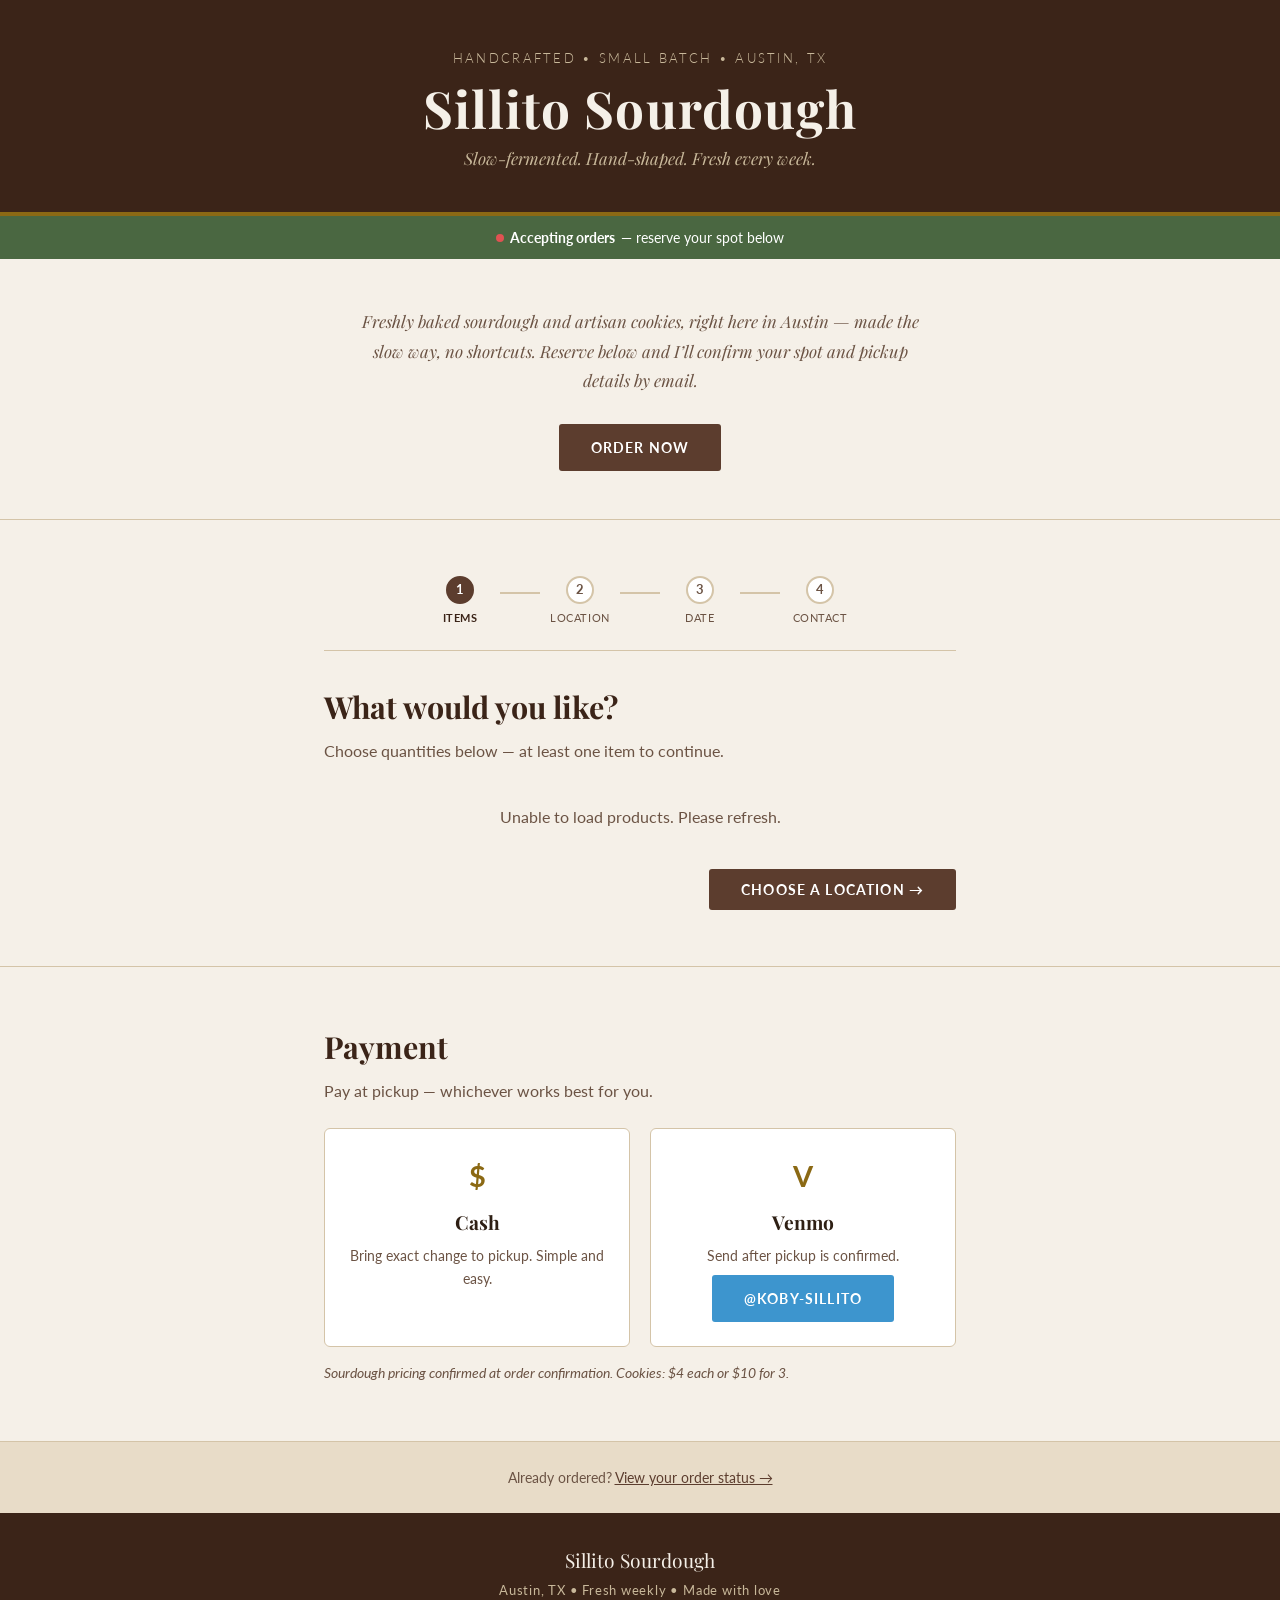
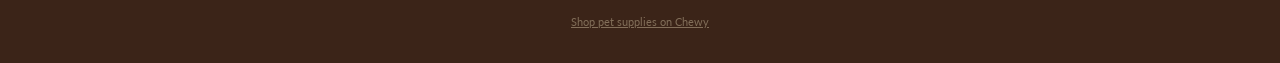
==== commit e16eca75: "feat: add Impact verification meta tag and Chewy affiliate link placeholder Co-Authored-By: Claude S" ====
--- a/index.html
+++ b/index.html
@@ -8,6 +8,7 @@
   <link rel="preconnect" href="https://fonts.gstatic.com" crossorigin />
   <link href="https://fonts.googleapis.com/css2?family=Playfair+Display:ital,wght@0,400;0,700;1,400&family=Lato:wght@300;400;700&display=swap" rel="stylesheet" />
   <link rel="stylesheet" href="styles.css" />
+  <meta name='impact-site-verification' value='01b77541-3efd-444e-8d2d-d72d45938d02'>
 </head>
 <body>
 
@@ -190,6 +191,7 @@
     <div class="container">
       <p class="footer-name">Sillito Sourdough</p>
       <p class="footer-sub">Austin, TX &bull; Fresh weekly &bull; Made with love</p>
+      <p style="margin-top:0.75rem;font-size:0.7rem;opacity:0.5;"><a href="CHEWY_AFFILIATE_LINK" target="_blank" rel="noopener sponsored" style="color:inherit;">Shop pet supplies on Chewy</a></p>
     </div>
   </footer>
 
